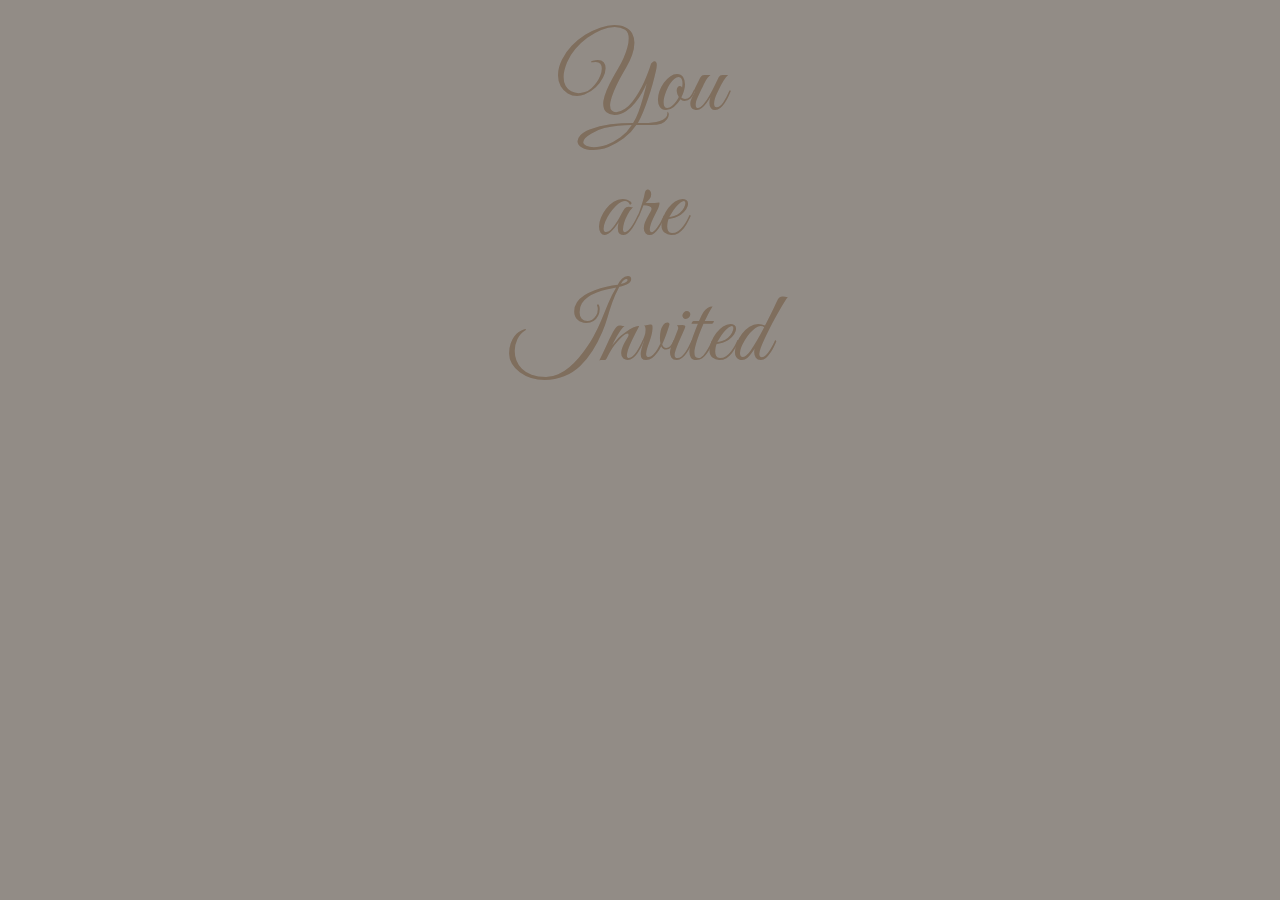
==== index.html @ ca19cf78 "added structure style and scripts" ====
<!DOCTYPE html>
<html lang="en">
<head>
    <meta charset="UTF-8">
    <meta http-equiv="X-UA-Compatible" content="IE=edge">
    <meta name="viewport" content="width=device-width, initial-scale=1.0">

    <title>You Are Invited</title>

    <link rel="stylesheet" href="css/style.css">
    <!-- <link rel="shortcut icon" href="favicon.ico" type="image/png"> -->
</head>
<body>
    <div class="overlay"></div>
    
    <section>
        <h1>You <br>
        are <br>
        Invited</h1>
    </section>

    <script defer src="js/script.js"></script>
</body>
</html>
---- css/style.css ----
/* imports */
@import url('https://fonts.googleapis.com/css2?family=Great+Vibes&display=swap'); 

/* css reset */
*, *::before, *::after{
    box-sizing: border-box;
}

* {
    margin: 0;
    padding: 0;
    font: inherit;
}

html{
    color-scheme: dark light;
}

body{
    min-height: 100vh;
}

img, picture, svg, video{
    display: block;
    max-width: 100%;
}

html, body{
    overflow-x: hidden;
}

/* end css reset */

/* variables */

/* color palette */

:root{
    --beige: #d98f4e;
    --black: #26190e;
    --white: #d9c2ad;
    --brown: #732c02;
    --light-brown: #bf8665;
    --mainFont: 'Great Vibes', cursive;
}

/* end color palette */


.overlay{
    height: 100vh;
    width: 100vw;
    background: var(--black);
    opacity: 50%;
    position: absolute;
    z-index: 100;
}

.overlay-hidden{
    display: none;
}

section{
    padding: 25px 0 0 0;
}

section h1{
    text-align: center;
    font-family: var(--mainFont);
    font-size: 100px;
    color: var(--white);
}
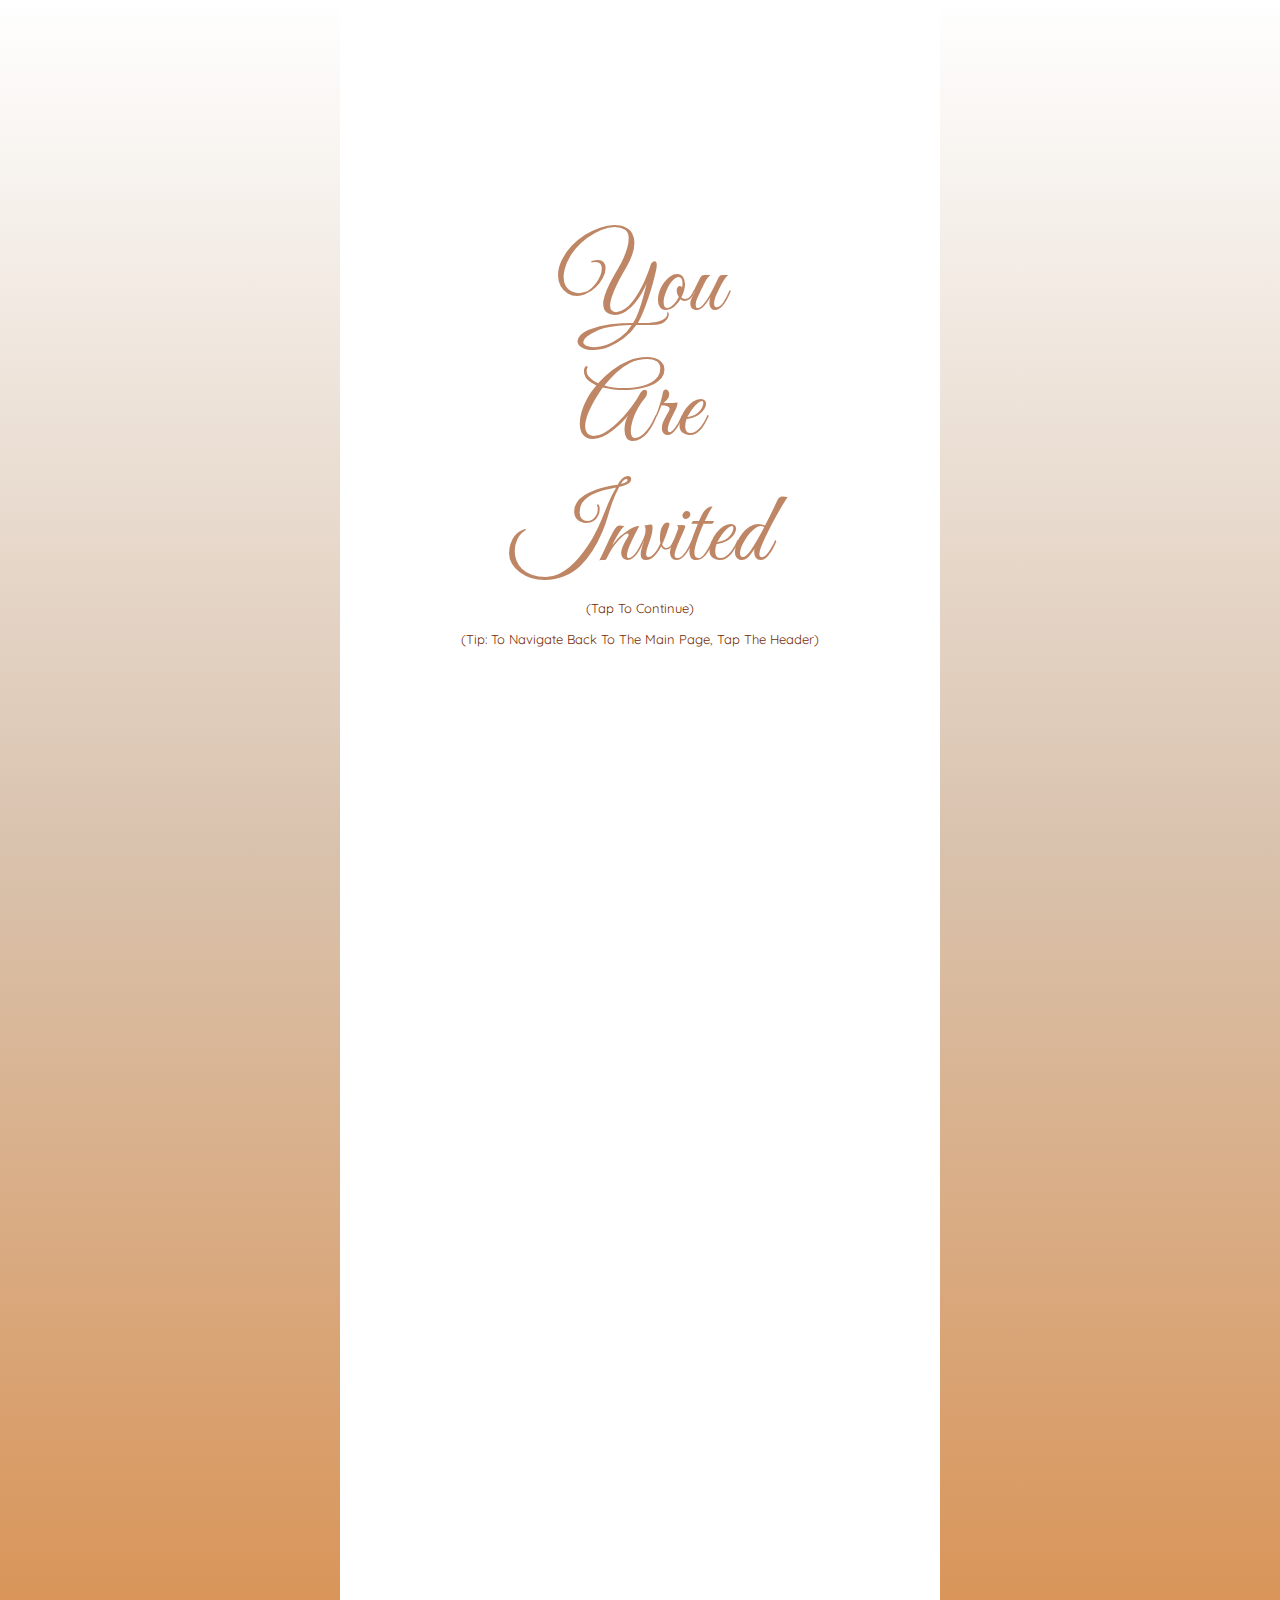
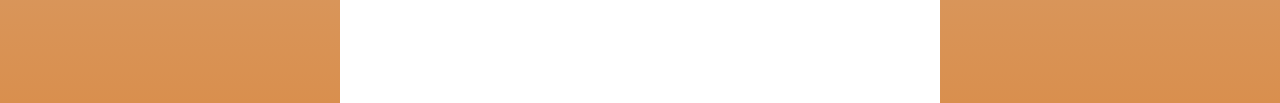
==== commit 4941afe8: "updated everything" ====
--- a/index.html
+++ b/index.html
@@ -4,21 +4,89 @@
     <meta charset="UTF-8">
     <meta http-equiv="X-UA-Compatible" content="IE=edge">
     <meta name="viewport" content="width=device-width, initial-scale=1.0">
+    <meta property="og:image" content="images/couple.png">
 
     <title>You Are Invited</title>
 
     <link rel="stylesheet" href="css/style.css">
-    <!-- <link rel="shortcut icon" href="favicon.ico" type="image/png"> -->
+    <link rel="stylesheet" href="css/media.css">
+    <link rel="stylesheet" href="css/flower.css">
+    <link rel="shortcut icon" href="favicon.png" type="image/png">
+
+    <script defer src="js/script.js"></script>
 </head>
 <body>
-    <div class="overlay"></div>
+    <div class="container"> 
+        <div class="cover">
+            <h2>
+                You <br>
+                Are <br>
+                Invited
+            </h2>
+            <p>(Tap to continue)</p>
+            <p>(Tip: To navigate back to the main page, tap the header)</p>
+        </div>
+        <section>
+            <div class="set">
+                <div><img src="images/flower1.png" alt=""></div>
+                <div><img src="images/flower2.png" alt=""></div>
+                <div><img src="images/flower1.png" alt=""></div>
+                <div><img src="images/flower2.png" alt=""></div>
+                <div><img src="images/flower1.png" alt=""></div>
+                <div><img src="images/flower2.png" alt=""></div>
+                <div><img src="images/flower1.png" alt=""></div>
+                <div><img src="images/flower2.png" alt=""></div>
+            </div>
+            <div class="set set2">
+                <div><img src="images/flower1.png" alt=""></div>
+                <div><img src="images/flower2.png" alt=""></div>
+                <div><img src="images/flower1.png" alt=""></div>
+                <div><img src="images/flower2.png" alt=""></div>
+                <div><img src="images/flower1.png" alt=""></div>
+                <div><img src="images/flower2.png" alt=""></div>
+                <div><img src="images/flower1.png" alt=""></div>
+                <div><img src="images/flower2.png" alt=""></div>
+            </div>
+            <div class="set set3">
+                <div><img src="images/flower1.png" alt=""></div>
+                <div><img src="images/flower2.png" alt=""></div>
+                <div><img src="images/flower1.png" alt=""></div>
+                <div><img src="images/flower2.png" alt=""></div>
+                <div><img src="images/flower1.png" alt=""></div>
+                <div><img src="images/flower2.png" alt=""></div>
+                <div><img src="images/flower1.png" alt=""></div>
+                <div><img src="images/flower2.png" alt=""></div>
+            </div>
+            <figure class="header-border"><img src="images/header2.png" alt=""></figure>
+            <h3>Wedding Invitation</h3>
+            <p>with the grace of god and with the blessing of our parents</p>
+            <h1>Charles Christian<span>&</span>Princess Marlot</h1>
+            <p>request the honor of your presence to be with us as we celebrate our new life together on</p>
+            <div class="date-info">
+                <div class="day">Thursday</div>
+                <div class="full-date">
+                    <div class="month">July</div>
+                    <div class="month-day">06</div>
+                    <div class="year">2023</div>
+                </div>
+                <div class="time">at 3 pm</div>
+            </div>
+            <div class="location"><b>Archdiocesan Shrine of San Vicente Ferrer</b>, San Vicente, Bogo City, Cebu, Philippines</div>
+            <div class="reception">
+                <h4>reception to follow at:</h4>
+                <div class="location"><b>Cebeco II Function Hall</b>, Malingin, Bogo City, Cebu</div>
+            </div>
+            <audio id="myaudio" loop src="audio/araw-araw.m4a"></audio>
+            <div class="more-info">
+                <a href="html/entourage.html" target="_blank">Entourage</a>
+                <span></span>
+                <a href="html/details.html" target="_blank">Details</a>
+            </div>
+            <div class="couple-img">
+                <figure><img src="images/couple.png" alt=""></figure>
+            </div>
+        </section>
+    </div>
     
-    <section>
-        <h1>You <br>
-        are <br>
-        Invited</h1>
-    </section>
-
-    <script defer src="js/script.js"></script>
 </body>
 </html>
--- a/css/style.css
+++ b/css/style.css
@@ -1,8 +1,12 @@
 /* imports */
 @import url('https://fonts.googleapis.com/css2?family=Great+Vibes&display=swap'); 
+@import url('https://fonts.googleapis.com/css2?family=Quicksand&display=swap');
+@import url('https://fonts.googleapis.com/css2?family=Montserrat:wght@100;200;300;400;500;600;700;800;900&display=swap');
 
 /* css reset */
-*, *::before, *::after{
+*,
+*::before,
+*::after{
     box-sizing: border-box;
 }
 
@@ -13,28 +17,24 @@
 }
 
 html{
-    color-scheme: dark light;
-}
-
+    color-scheme: light dark;
+}
+
+html,
 body{
-    min-height: 100vh;
-}
-
-img, picture, svg, video{
+    overflow-x: hidden;
+}
+
+img,
+picture,
+svg,
+video {
     display: block;
     max-width: 100%;
 }
-
-html, body{
-    overflow-x: hidden;
-}
-
 /* end css reset */
 
-/* variables */
-
-/* color palette */
-
+/* variables/color palette */
 :root{
     --beige: #d98f4e;
     --black: #26190e;
@@ -42,31 +42,318 @@
     --brown: #732c02;
     --light-brown: #bf8665;
     --mainFont: 'Great Vibes', cursive;
-}
-
+    --titleFont: 'Quicksand', sans-serif;
+    --pgFont: 'Montserrat', sans-serif;
+}
 /* end color palette */
 
-
-.overlay{
-    height: 100vh;
-    width: 100vw;
-    background: var(--black);
-    opacity: 50%;
-    position: absolute;
+body{
+    max-width: 600px;
+    margin: 0 auto;
+    background: linear-gradient(180deg, #fff 0%, var(--white) 50%, var(--beige) 100%);
+}
+
+b {
+    font-weight: bold;
+}
+
+.container{
+    /* max-width: 500px; */
+    padding-top: 15px;
+    width: 100%;
+    /* height: 100vh; */
+    position: relative;
+    overflow: hidden;
+}
+
+.cover::before {
+    content: "";
+    /* border: 1px solid blue; */
+    position: absolute;
+    top: -50vh;
+    width: 100%;
+    height: 50vh;
+    background: linear-gradient(180deg, rgba(255,255,255,0) 0%,rgba(255,255,255,1)100%);
+}
+
+.cover {
+    /* backdrop-filter: blur(10px); */
+    background: linear-gradient(180deg, rgba(255,255,255,0) 0%,rgba(255,255,255,1) 50%, rgba(255,255,255,1)100%);
+    background: #fff;
+    /* background: #fff; */
+    width: 100%;
+    height: 100%;
+    position: absolute;
+    top: 0;
+    left: 0;
+    transition: top 13s ease-in-out;
+    /* border: 1px solid red; */
     z-index: 100;
-}
-
-.overlay-hidden{
-    display: none;
+    padding: 25vh 0 0;
+}
+
+.cover h2 {
+    font-size: 100px;
+    text-align: center;
+    color: var(--light-brown);
+    font-family: var(--mainFont);
+}
+
+.cover p {
+    font-size: 13px;
+    text-align: center;
+    color: var(--brown);
+    font-family: var(--titleFont);
+    text-transform: capitalize;
+    margin-bottom: 15px;
+}
+
+.header-border{
+    /* margin-top: -120px; */
+    margin-bottom: 25px;
+    /* border: 1px solid red; */
+    /* overflow: hidden; */
+    display: flex;
+    justify-content: center;
+    align-items: center;
+    z-index: -1;
+}
+
+.header-border img{
+    filter: brightness(115%);
+    /* border: 1px solid blue; */
+    /* top: -120px; */
+ /* position: absolute; */
 }
 
 section{
-    padding: 25px 0 0 0;
+    /* display: grid; */
+    /* place-items: center; */
+    /* align-content: center; */
+    /* height: 100vh; */
+    text-align: center;
+    margin-bottom: 25px;
+    color: var(--black);
+    padding: 0 15px;
+    position: relative;
 }
 
 section h1{
-    text-align: center;
     font-family: var(--mainFont);
-    font-size: 100px;
-    color: var(--white);
+    font-size: 50px;
+    margin-bottom: 25px;
+    color: var(--light-brown);
+}
+
+section h1 span {
+    display: block;
+    margin: 25px 0;
+}
+
+section h2{
+    font-family: var(--pgFont);
+}
+
+section h3{
+    text-transform: uppercase;
+    font-family: var(--titleFont);
+    font-size: 14px;
+    margin-bottom: 25px;
+    letter-spacing: 3px;
+    text-align: center;
+}
+
+section p{
+    font-family: var(--pgFont);
+    font-size: 14px;
+    letter-spacing: 3px;
+    text-transform: uppercase;
+    margin-bottom: 25px;
+}
+
+.date-info{
+    display: flex;
+    align-items: center;
+    justify-content: space-between;
+    width: 100%;
+    font-family: var(--pgFont);
+    font-size: 16px;
+    text-transform: uppercase;
+    margin-bottom: 25px;
+    letter-spacing: 3px;
+}
+
+.full-date{
+    text-align: center;
+}
+
+.date-info .day, .date-info .time{
+    font-weight: 600;
+    position: relative;
+}
+
+.time::before, .time::after, .day::before, .day::after {
+    content: '';
+    position: absolute;
+    left: 50%;
+    transform: translateX(-50%);
+    background: url(../images/divider.png) 0 0 / 100% no-repeat;
+    width: 150px;
+    height: 20px;
+    filter: brightness(95%);
+}
+
+
+.time::before, .day::before {
+    top: -25px;
+}
+
+.time::after, .day::after {
+    bottom: -25px;
+}
+
+
+
+
+
+.date-info .month, .date-info .year{
+    font-weight: 600;
+    letter-spacing: 5px;
+}
+
+
+
+.date-info .month-day{
+    font-size: 50px;
+    font-weight: 600;
+    margin: 10px 0;
+    letter-spacing: normal;
+    color: var(--light-brown);
+}
+
+.location {
+    font-family: var(--pgFont);
+    letter-spacing: 3px;
+    font-size: 14px;
+    text-transform: uppercase;
+    margin-bottom: 25px;
+}
+
+.date-info > div {
+    width: 100%;
+}
+
+.reception {
+    font-family: var(--pgFont);
+    text-transform: uppercase;
+}
+
+.reception h4 {
+    margin-bottom: 15px;
+    letter-spacing: 2px;
+}
+
+.more-info {
+    display: flex;
+    justify-content: space-evenly;
+    width: 100%;
+    position: relative;
+    margin-bottom: 25px;
+}
+
+.ent-btn a:hover, .rsvp-btn a:hover {
+    transition: all .5s;
+    filter: brightness(120%);
+}
+
+.more-info a {
+    text-decoration: none;
+    color: var(--black);
+    text-transform: uppercase;
+    border: 1px solid var(--black);
+    border-radius: 25px;
+    padding: 10px;
+    width: 150px;
+    font-size: 14px;
+    font-family: var(--titleFont);
+    font-weight: 600;
+}
+
+.more-info span {
+    width: 5px;
+    height: 5px;
+    background: var(--light-brown);
+    position: absolute;
+    top: 50%;
+    transform: translateY(-50%);
+    border-radius: 50%;
+}
+
+.more-info a:hover {
+    background: var(--beige);
+    transition: all .5s;
+}
+
+.flower1, .flower2 {
+    position: absolute;
+}
+
+.flower1 img, .flower2 img {
+    aspect-ratio: 1;
+}
+
+
+.flower1 {
+    top: 10px;
+    right: 15px;
+    width: 80px;
+}
+
+.flower2 {
+    top: 190px;
+    left: 0;
+    width: 90px;
+}
+
+.couple-img {
+    /* width: 100vw; */
+    /* max-width: 100%; */
+    /* overflow: hidden; */
+    position: relative;
+    height: 650px;
+    /* border: 1px solid red; */
+    /* margin-left: -15px; */
+}
+
+.couple-img figure {
+    position: absolute;
+    top: -100px;
+    left: 50%;
+    transform: translateX(-45%);
+    width: 800px;
+    z-index: -1;
+}
+
+/* Animation classes */
+.hide-cover {
+    top: 250vh;
+}
+
+.hidden{
+    opacity: 0;
+    filter: blur(5px);
+    transform: translateX(-100%);
+    transition: all 1s;
+}
+
+.show{
+    opacity: 1;
+    filter: blur(0);
+    transform: translate(0);
+}
+
+@media(prefers-reduced-motion) {
+    .hidden {
+        transition: none;
+    }
 }--- a/css/media.css
+++ b/css/media.css
@@ -0,0 +1,21 @@
+@media only screen
+and (max-width: 360px) {
+
+    .more-info a {
+        width: 115px;
+    }
+
+    .date-info {
+        flex-direction: column;
+        gap: 15px;
+        margin: 50px 0;
+    }
+    
+    .full-date {
+        display: flex;
+        justify-content: center;
+        align-items: center;
+        gap: 15px;
+    }
+    
+}--- a/css/flower.css
+++ b/css/flower.css
@@ -0,0 +1,103 @@
+.set > div > img {
+    width: 50px;
+}
+
+.set {
+    position: absolute;
+    width: 100%;
+    height: 100%;
+    top: 0;
+    left: 0;
+    pointer-events: none;
+    z-index: 1;
+}
+
+.set div {
+    position: absolute;
+    display: block;
+}
+
+.set div:nth-child(1) {
+    left: 20%;
+    animation: animate 15s linear infinite;
+    animation-delay: -7s;
+}
+
+.set div:nth-child(2) {
+    left: 50%;
+    animation: animate 20s linear infinite;
+    animation-delay: -5s;
+}
+
+.set div:nth-child(3) {
+    left: 70%;
+    animation: animate 20s linear infinite;
+    animation-delay: 0s;
+}
+
+.set div:nth-child(4) {
+    left: 0%;
+    animation: animate 15s linear infinite;
+    animation-delay: -5s;
+}
+
+.set div:nth-child(5) {
+    left: 85%;
+    animation: animate 18s linear infinite;
+    animation-delay: -10s;
+}
+
+.set div:nth-child(6) {
+    left: 0%;
+    animation: animate 12s linear infinite;
+}
+
+.set div:nth-child(7) {
+    left: 15%;
+    animation: animate 14s linear infinite;
+}
+
+.set div:nth-child(8) {
+    left: 60%;
+    animation: animate 14s linear infinite;
+}
+
+.set2 {
+    transform: scale(2) rotateY(180deg);
+    filter: blur(2px);
+    z-index: 1;
+}
+
+.set3 {
+    transform: scale(0.8) rotateY(180deg);
+    filter: blur(4px);
+    z-index: -10;
+}
+
+
+@keyframes animate {
+    0% {
+        opactiy: 0;
+        top: -10%;
+        transform: translateX(20px) rotate(0deg);
+    }
+    10% {
+        opactiy: 1;
+    }
+    20% {
+        transform: translateX(-20px) rotate(45deg);
+    }
+    40% {
+        transform: translateX(-20px) rotate(90deg);
+    }
+    60% {
+        transform: translateX(20px) rotate(180deg);
+    }
+    80% {
+        transform: translateX(-20px) rotate(180deg);
+    }
+    100% {
+        top: 110%;
+        transform: translateX(-20px) rotate(225deg);
+    }
+}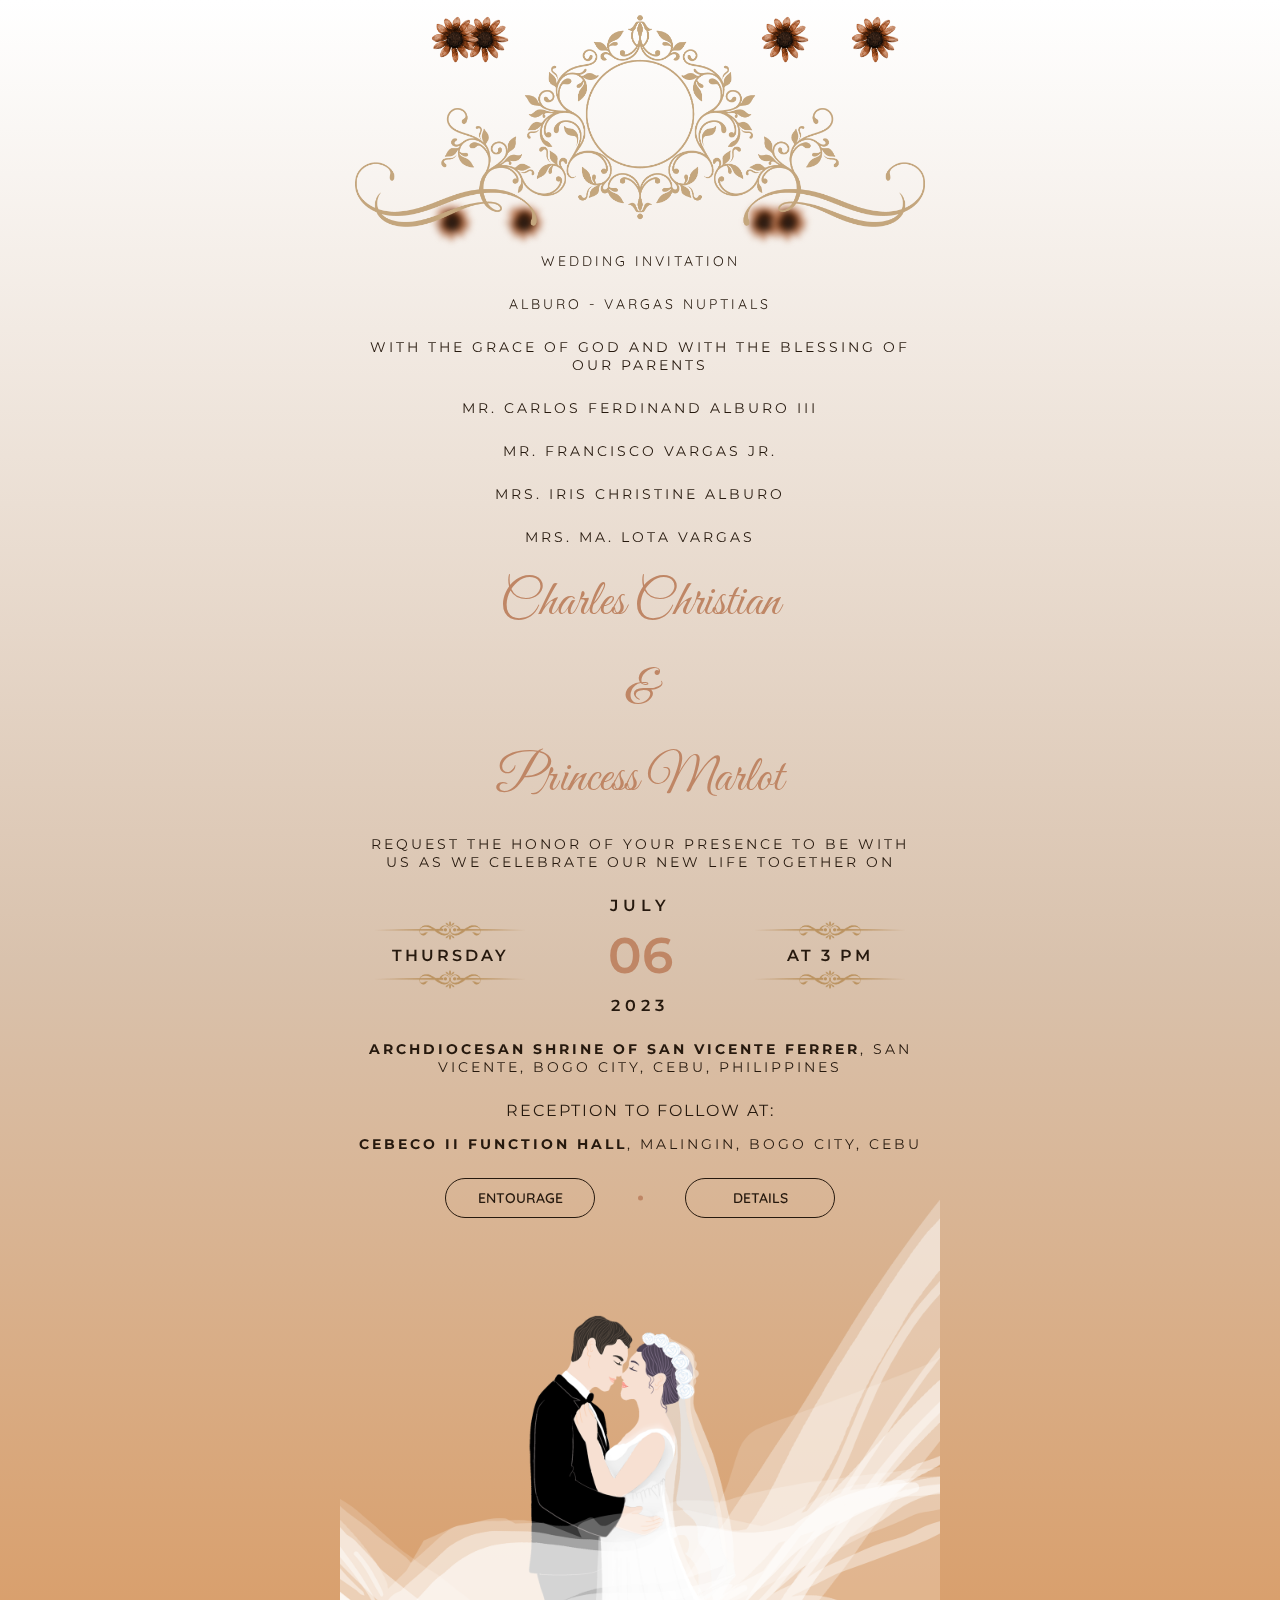
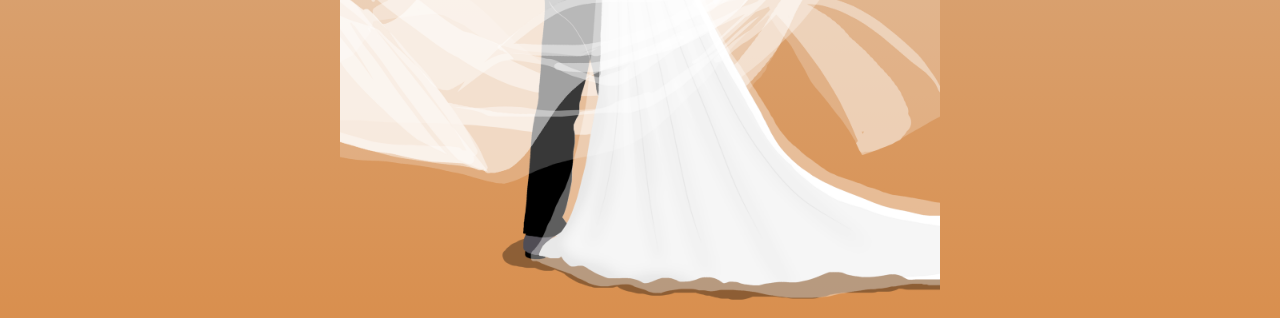
==== commit 8d52f58f: "updated main page" ====
--- a/index.html
+++ b/index.html
@@ -17,7 +17,7 @@
 </head>
 <body>
     <div class="container"> 
-        <div class="cover">
+        <!-- <div class="cover">
             <h2>
                 You <br>
                 Are <br>
@@ -25,7 +25,7 @@
             </h2>
             <p>(Tap to continue)</p>
             <p>(Tip: To navigate back to the main page, tap the header)</p>
-        </div>
+        </div> -->
         <section>
             <div class="set">
                 <div><img src="images/flower1.png" alt=""></div>
@@ -59,7 +59,23 @@
             </div>
             <figure class="header-border"><img src="images/header2.png" alt=""></figure>
             <h3>Wedding Invitation</h3>
+            <h3>Alburo - vargas nuptials</h3>
             <p>with the grace of god and with the blessing of our parents</p>
+            <div class="parents">
+                    <p>mr. carlos ferdinand alburo III</p>
+                    <p>mr. francisco vargas jr.</p>
+                    <p>mrs. iris christine alburo</p>
+                    <p>mrs. ma. lota vargas</p>
+                <!-- <div class="alburo">
+                    <p>mr. carlos ferdinand alburo III</p>
+                    <p>mrs. iris christine alburo</p>
+                </div>
+                
+                <div class="vargas">
+                    <p>mr. francisco vargas jr.</p>
+                    <p>mrs. ma. lota vargas</p>
+                </div> -->
+            </div>
             <h1>Charles Christian<span>&</span>Princess Marlot</h1>
             <p>request the honor of your presence to be with us as we celebrate our new life together on</p>
             <div class="date-info">
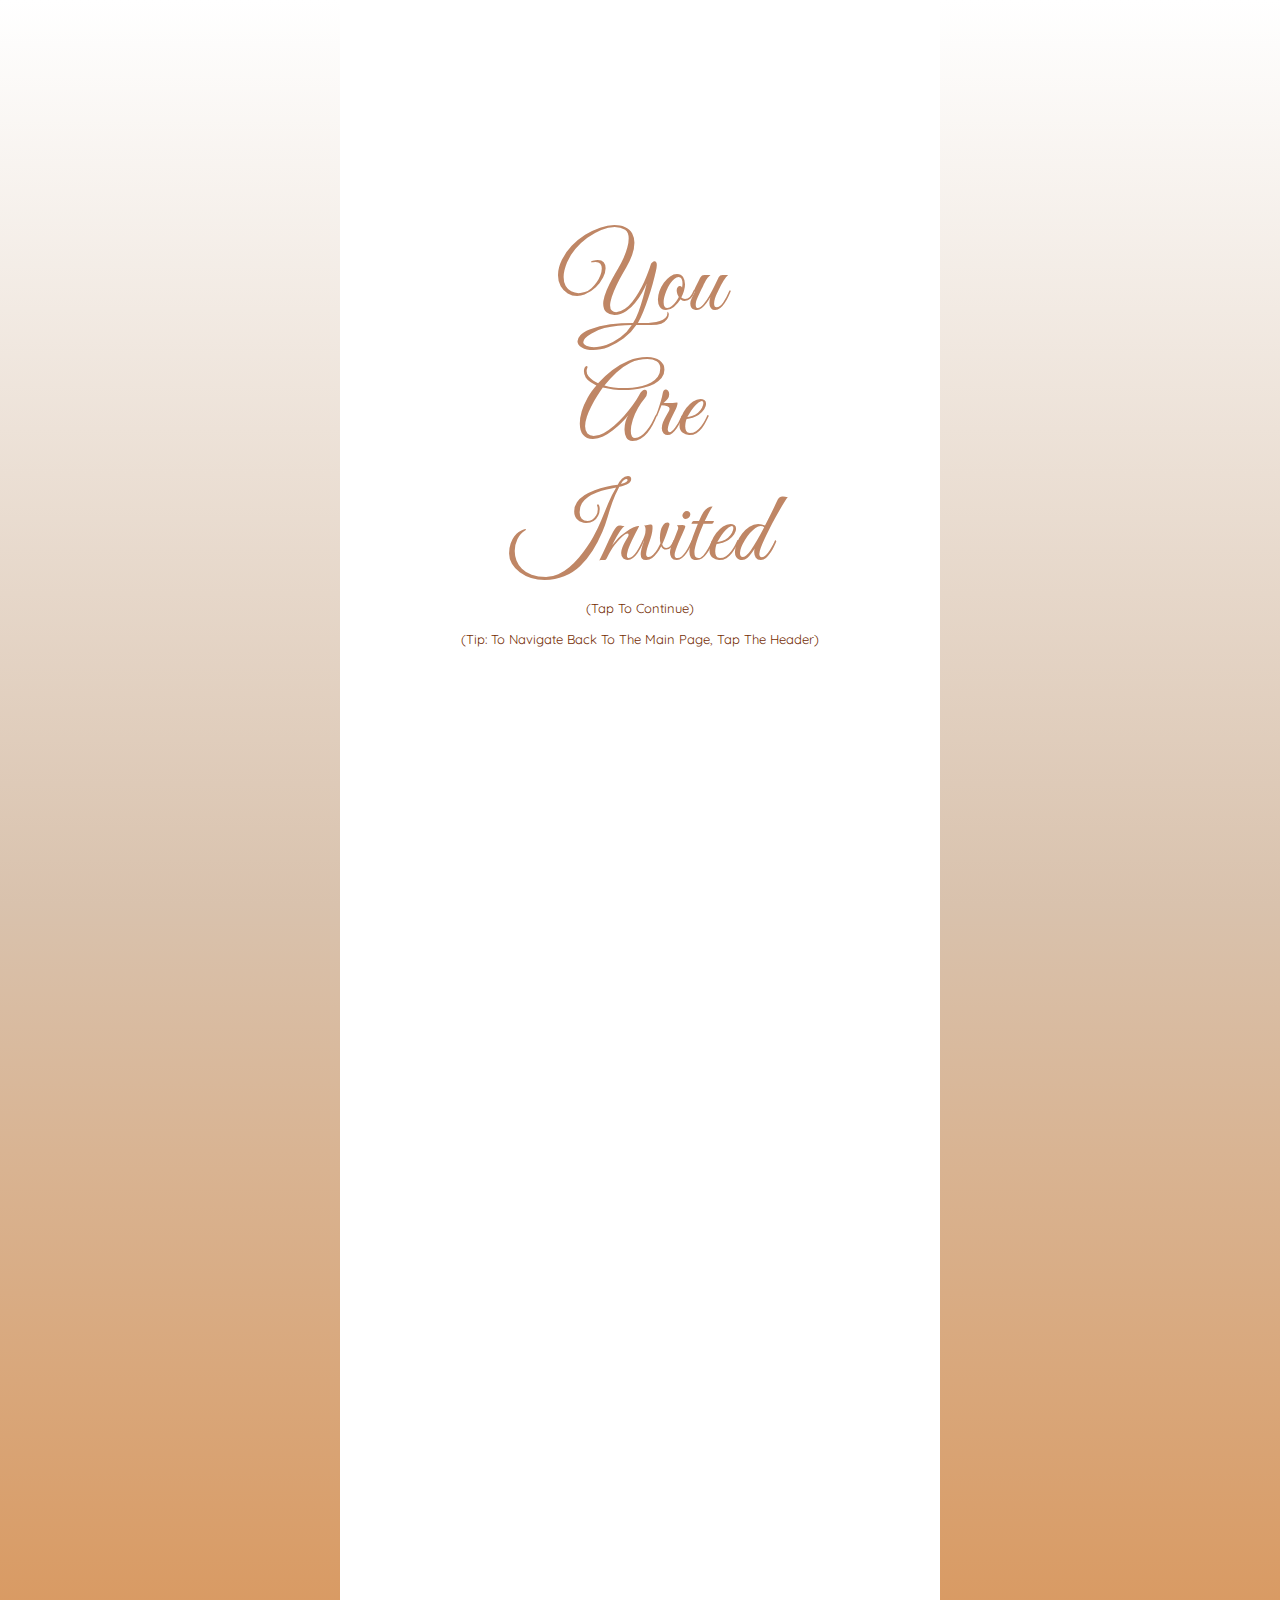
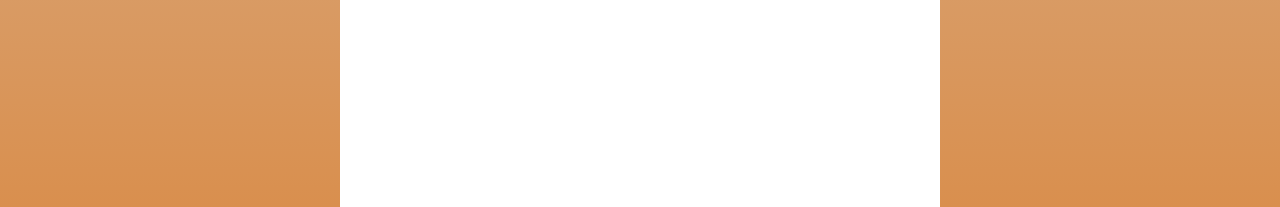
==== commit 06f7b34f: "updated parents font size on main page" ====
--- a/index.html
+++ b/index.html
@@ -17,7 +17,7 @@
 </head>
 <body>
     <div class="container"> 
-        <!-- <div class="cover">
+        <div class="cover">
             <h2>
                 You <br>
                 Are <br>
@@ -25,7 +25,7 @@
             </h2>
             <p>(Tap to continue)</p>
             <p>(Tip: To navigate back to the main page, tap the header)</p>
-        </div> -->
+        </div>
         <section>
             <div class="set">
                 <div><img src="images/flower1.png" alt=""></div>
--- a/css/style.css
+++ b/css/style.css
@@ -171,6 +171,29 @@
     margin-bottom: 25px;
 }
 
+.parents {
+    display: flex;
+    justify-content: space-evenly;
+    /* gap: 5px; */
+    row-gap: 10px;
+    flex-wrap: wrap;
+    /* border: 1px solid red; */
+    margin-bottom: 25px;
+}
+
+.parents p {
+    text-align: center;
+    font-size: 10px;
+    /* border: 1px solid green; */
+    width: 50%;
+    margin: 0;
+}
+
+.parents div {
+    border: 1px solid red;
+    width: 50%;
+}
+
 .date-info{
     display: flex;
     align-items: center;
--- a/css/media.css
+++ b/css/media.css
@@ -18,4 +18,8 @@
         gap: 15px;
     }
     
+    .parents p {
+        font-size: 9px;
+    }
+    
 }